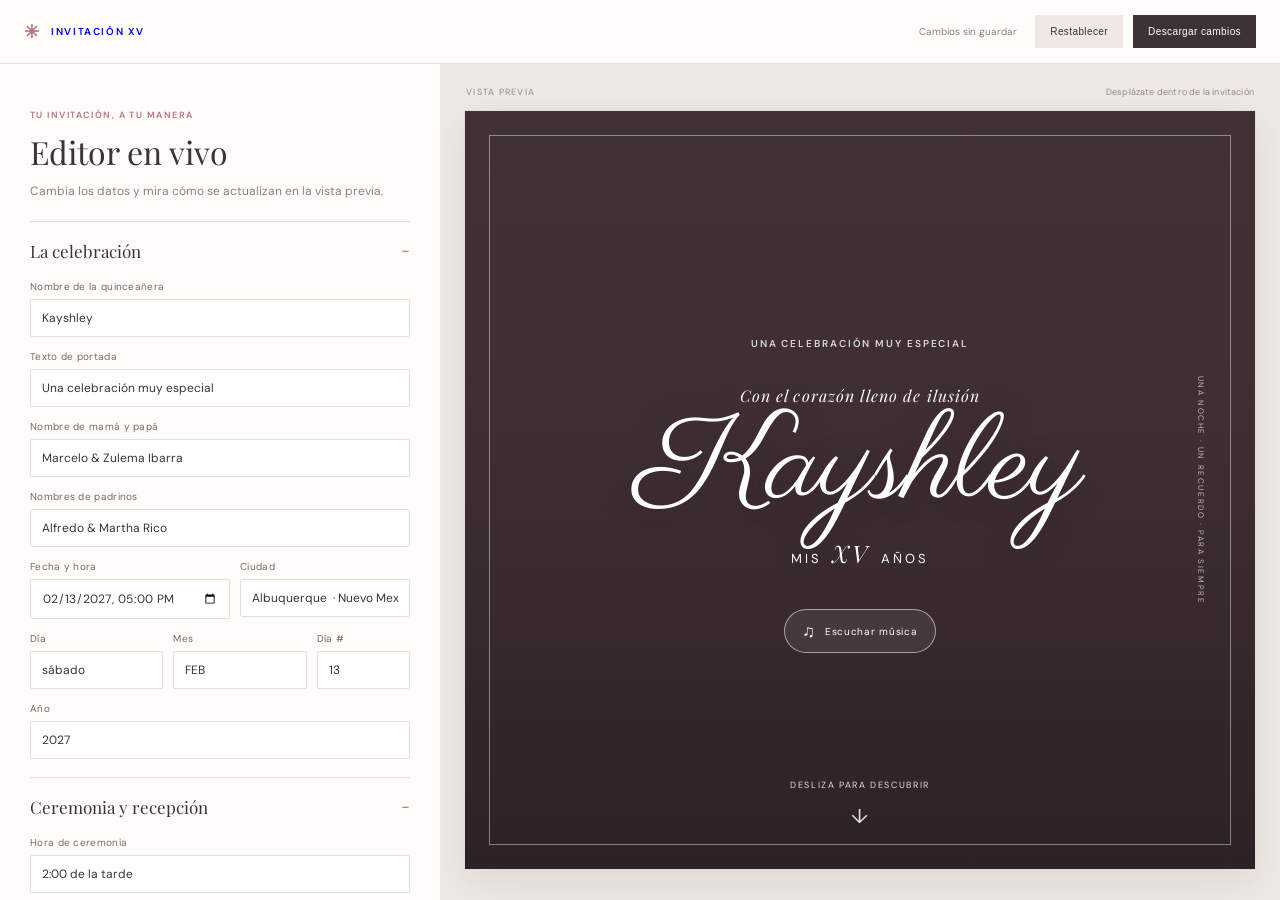
==== editor.html @ df87c395 "Add files via upload" ====
<!doctype html>
<html lang="es">
<head>
  <meta charset="utf-8" />
  <meta name="viewport" content="width=device-width, initial-scale=1" />
  <meta name="theme-color" content="#f8f4f0" />
  <title>Editor de invitación · XV</title>
  <link rel="preconnect" href="https://fonts.googleapis.com" />
  <link rel="preconnect" href="https://fonts.gstatic.com" crossorigin />
  <link href="https://fonts.googleapis.com/css2?family=DM+Sans:wght@400;500;600&family=Playfair+Display:ital,wght@0,400;0,500;1,400&display=swap" rel="stylesheet" />
  <link rel="stylesheet" href="editor.css" />
  <script src="content.js" defer></script>
  <script src="editor.js" defer></script>
</head>
<body>
  <header class="topbar"><a class="brand" href="index.html"><span>✳</span> INVITACIÓN XV</a><div class="top-actions"><span id="save-state">Cambios sin guardar</span><button class="secondary" id="reset">Restablecer</button><button class="primary" id="download">Descargar cambios</button></div></header>
  <main class="editor-layout">
    <aside class="controls">
      <div class="intro"><p class="eyebrow">Tu invitación, a tu manera</p><h1>Editor en vivo</h1><p>Cambia los datos y mira cómo se actualizan en la vista previa.</p></div>
      <details open><summary>La celebración</summary><div class="fields">
        <label>Nombre de la quinceañera<input data-key="name" /></label>
        <label>Texto de portada<input data-key="occasion" /></label>
        <label>Nombre de mamá y papá<input data-key="parents" /></label>
        <label>Nombres de padrinos<input data-key="godparents" /></label>
        <div class="field-row"><label>Fecha y hora<input data-key="date" type="datetime-local" /></label><label>Ciudad<input data-key="city" /></label></div>
        <div class="field-row three"><label>Día<input data-key="dateDay" /></label><label>Mes<input data-key="dateMonth" /></label><label>Día #<input data-key="dateNumber" /></label></div>
        <label>Año<input data-key="dateYear" /></label>
      </div></details>
      <details open><summary>Ceremonia y recepción</summary><div class="fields">
        <label>Hora de ceremonia<input data-key="ceremonyTime" /></label><label>Iglesia y dirección<input data-key="ceremonyPlace" /></label><label>Enlace del mapa de ceremonia<input data-key="ceremonyMap" type="url" /></label>
        <label>Hora de recepción<input data-key="receptionTime" /></label><label>Salón y dirección<input data-key="receptionPlace" /></label><label>Enlace del mapa de recepción<input data-key="receptionMap" type="url" /></label>
        <label>Grupo o música<input data-key="musicAct" /></label><label>Nota de música<input data-key="musicNote" /></label>
      </div></details>
      <details><summary>Itinerario y confirmación</summary><div class="fields">
        <label>Itinerario <small>Un momento por línea, en formato: hora | título | detalle</small><textarea id="schedule" rows="5"></textarea></label>
        <label>Confirmar antes del<input data-key="rsvpDeadline" /></label>
      </div></details>
      <details><summary>Fotos y música</summary><div class="fields">
        <label>Fotos <small>Una URL por línea. Usa enlaces directos a tus fotos.</small><textarea id="photos" rows="4"></textarea></label>
        <label>Foto del código de vestimenta<input data-key="dressCodeImage" type="url" /></label>
        <label>Enlace de canción (MP3)<input data-key="musicUrl" type="url" placeholder="Pega un enlace MP3" /></label>
      </div></details>
      <p class="privacy-note">Tu borrador se guarda en este navegador. El botón de descarga genera un <code>content.js</code> actualizado para reemplazar el del proyecto.</p>
    </aside>
    <section class="preview"><div class="preview-heading"><span>VISTA PREVIA</span><span>Desplázate dentro de la invitación</span></div><div class="preview-frame"><iframe id="invitation-preview" title="Vista previa en vivo de la invitación" src="index.html?preview=1"></iframe></div></section>
  </main>
</body>
</html>
---- editor.css ----
:root{--ink:#3b3432;--muted:#8e807d;--rose:#b8737c;--line:#e6ddda;--cream:#f8f4f0;--paper:#fffdfa;--serif:"Playfair Display",Georgia,serif;--sans:"DM Sans",sans-serif}*{box-sizing:border-box}body{margin:0;background:#eee9e5;color:var(--ink);font-family:var(--sans);font-size:13px}.topbar{height:64px;position:sticky;top:0;z-index:5;background:var(--paper);border-bottom:1px solid var(--line);display:flex;align-items:center;justify-content:space-between;padding:0 24px}.brand{font-size:10px;letter-spacing:.16em;text-decoration:none;font-weight:600}.brand span{font-size:18px;color:var(--rose);vertical-align:middle;margin-right:7px}.top-actions{display:flex;align-items:center;gap:10px}.top-actions>span{font-size:10px;color:var(--muted);margin-right:8px}.top-actions button{border:0;padding:11px 15px;font-size:10px;letter-spacing:.04em;cursor:pointer}.primary{background:var(--ink);color:white}.primary:hover{background:var(--rose)}.secondary{background:#f0e8e4;color:var(--ink)}.editor-layout{display:grid;grid-template-columns:minmax(320px,440px) 1fr;min-height:calc(100vh - 64px)}.controls{background:var(--paper);padding:28px 30px 45px;overflow:auto;max-height:calc(100vh - 64px)}.intro{padding:8px 0 20px}.eyebrow{font-size:9px;text-transform:uppercase;letter-spacing:.16em;color:var(--rose);font-weight:600}.intro h1{font:32px var(--serif);font-weight:400;margin:9px 0}.intro>p:last-child{font-size:12px;color:var(--muted);line-height:1.6;margin:0}.controls details{border-top:1px solid var(--line)}.controls details:last-of-type{border-bottom:1px solid var(--line)}.controls summary{cursor:pointer;list-style:none;padding:18px 0;font:17px var(--serif)}.controls summary::-webkit-details-marker{display:none}.controls summary:after{content:"+";float:right;color:var(--rose);font:16px var(--sans)}.controls details[open] summary:after{content:"−"}.fields{padding:0 0 18px;display:grid;gap:13px}.fields label{display:block;color:#766a67;font-size:10px;letter-spacing:.03em}.fields input,.fields textarea{display:block;width:100%;margin-top:6px;background:#fff;border:1px solid var(--line);border-radius:2px;padding:10px 11px;color:var(--ink);font:12px var(--sans);outline:none}.fields input:focus,.fields textarea:focus{border-color:var(--rose);box-shadow:0 0 0 2px #b8737c1c}.fields textarea{resize:vertical;line-height:1.7}.fields small{display:block;color:#a09490;font-size:9px;line-height:1.5;margin-top:5px}.field-row{display:grid;grid-template-columns:1fr 1fr;gap:10px}.field-row.three{grid-template-columns:1fr 1fr .7fr}.privacy-note{font-size:10px;line-height:1.7;color:#938784;margin:23px 0}.privacy-note code{background:#f2edeb;padding:2px 4px}.preview{min-width:0;padding:20px 24px 30px;display:flex;flex-direction:column}.preview-heading{display:flex;justify-content:space-between;color:#958985;font-size:9px;letter-spacing:.14em;padding:2px 2px 12px}.preview-heading span:last-child{letter-spacing:.02em;text-transform:none}.preview-frame{background:#fff;box-shadow:0 12px 35px #41333018;border:1px solid #e4dcd8;flex:1;min-height:720px}.preview-frame iframe{display:block;border:0;width:100%;height:100%;min-height:720px;background:white}@media(max-width:900px){.editor-layout{grid-template-columns:360px 1fr}.controls{padding:24px 20px}.preview{padding:16px}.topbar{padding:0 16px}}@media(max-width:680px){.topbar{height:auto;min-height:60px;align-items:flex-start;padding:12px;gap:10px}.brand{padding-top:9px}.top-actions{gap:6px;flex-wrap:wrap;justify-content:flex-end}.top-actions>span{display:none}.top-actions button{padding:10px 9px;font-size:9px}.editor-layout{display:flex;flex-direction:column}.controls{max-height:none;overflow:visible;padding:20px 18px}.preview{padding:12px;min-height:700px}.preview-frame,.preview-frame iframe{min-height:720px}.preview-heading{font-size:8px}}
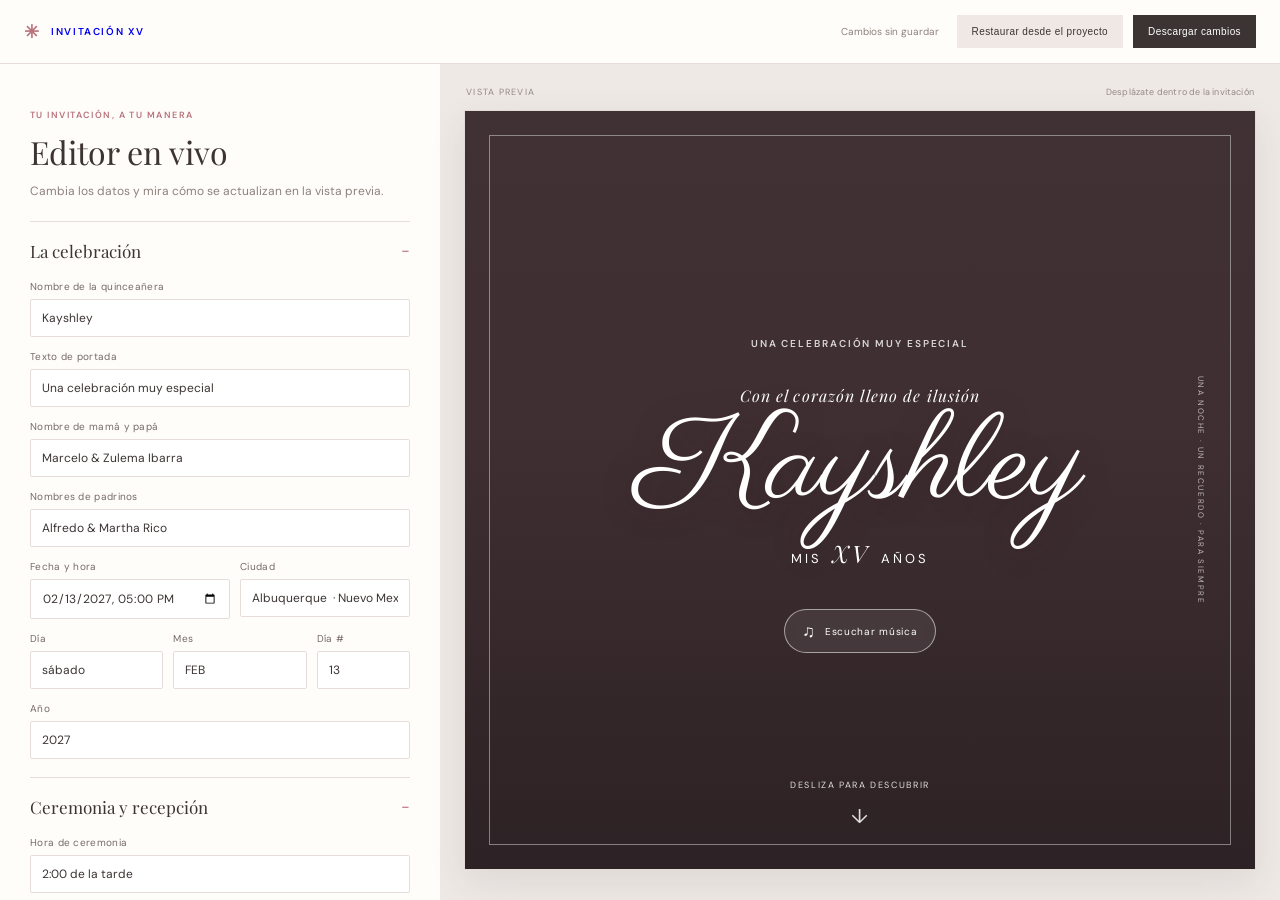
==== commit 39aff16c: "Add files via upload" ====
--- a/editor.html
+++ b/editor.html
@@ -13,7 +13,7 @@
   <script src="editor.js" defer></script>
 </head>
 <body>
-  <header class="topbar"><a class="brand" href="index.html"><span>✳</span> INVITACIÓN XV</a><div class="top-actions"><span id="save-state">Cambios sin guardar</span><button class="secondary" id="reset">Restablecer</button><button class="primary" id="download">Descargar cambios</button></div></header>
+  <header class="topbar"><a class="brand" href="index.html"><span>✳</span> INVITACIÓN XV</a><div class="top-actions"><span id="save-state">Cambios sin guardar</span><button class="secondary" id="reset">Restaurar desde el proyecto</button><button class="primary" id="download">Descargar cambios</button></div></header>
   <main class="editor-layout">
     <aside class="controls">
       <div class="intro"><p class="eyebrow">Tu invitación, a tu manera</p><h1>Editor en vivo</h1><p>Cambia los datos y mira cómo se actualizan en la vista previa.</p></div>
@@ -29,7 +29,6 @@
       <details open><summary>Ceremonia y recepción</summary><div class="fields">
         <label>Hora de ceremonia<input data-key="ceremonyTime" /></label><label>Iglesia y dirección<input data-key="ceremonyPlace" /></label><label>Enlace del mapa de ceremonia<input data-key="ceremonyMap" type="url" /></label>
         <label>Hora de recepción<input data-key="receptionTime" /></label><label>Salón y dirección<input data-key="receptionPlace" /></label><label>Enlace del mapa de recepción<input data-key="receptionMap" type="url" /></label>
-        <label>Grupo o música<input data-key="musicAct" /></label><label>Nota de música<input data-key="musicNote" /></label>
       </div></details>
       <details><summary>Itinerario y confirmación</summary><div class="fields">
         <label>Itinerario <small>Un momento por línea, en formato: hora | título | detalle</small><textarea id="schedule" rows="5"></textarea></label>
@@ -37,7 +36,6 @@
       </div></details>
       <details><summary>Fotos y música</summary><div class="fields">
         <label>Fotos <small>Una URL por línea. Usa enlaces directos a tus fotos.</small><textarea id="photos" rows="4"></textarea></label>
-        <label>Foto del código de vestimenta<input data-key="dressCodeImage" type="url" /></label>
         <label>Enlace de canción (MP3)<input data-key="musicUrl" type="url" placeholder="Pega un enlace MP3" /></label>
       </div></details>
       <p class="privacy-note">Tu borrador se guarda en este navegador. El botón de descarga genera un <code>content.js</code> actualizado para reemplazar el del proyecto.</p>
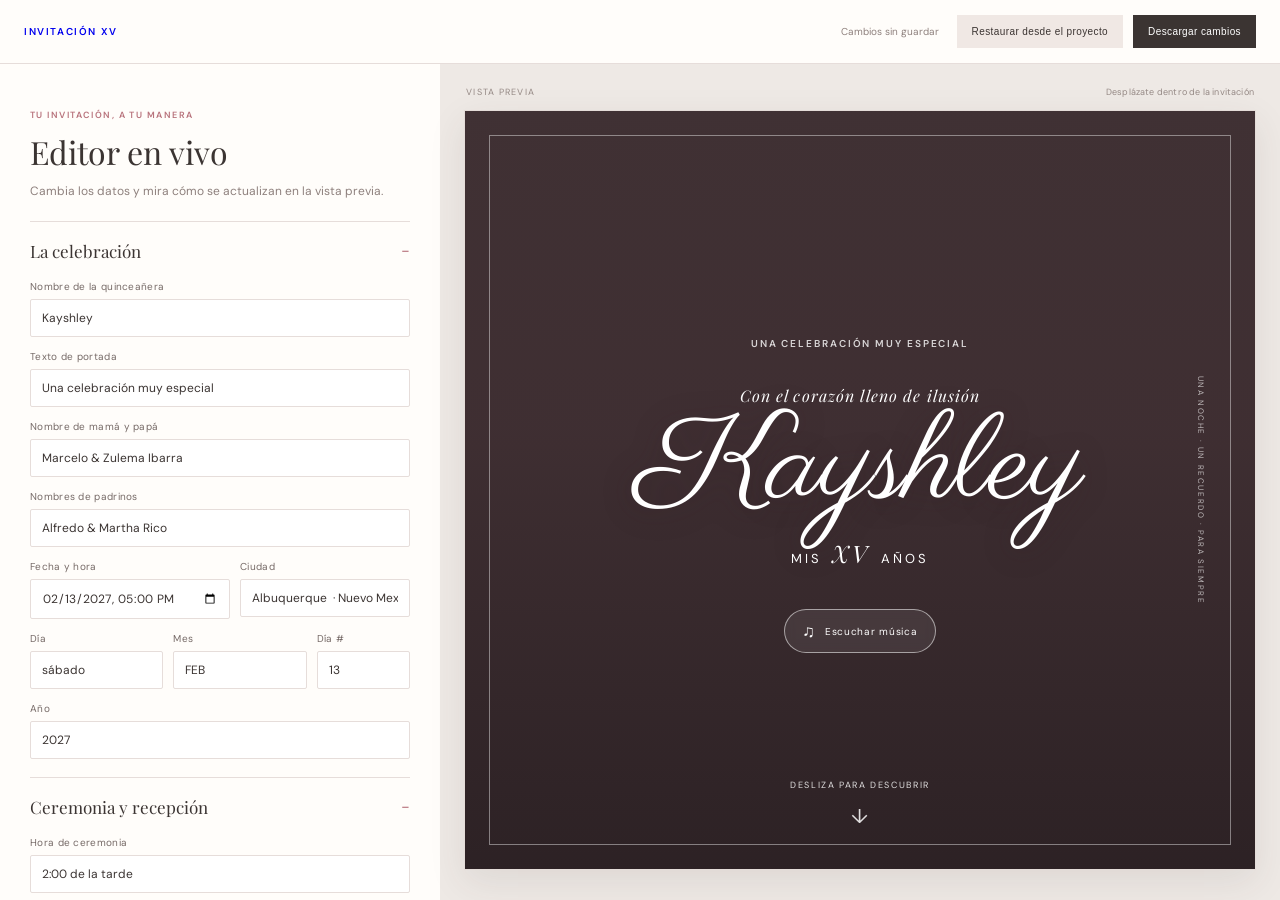
==== commit efd0f3ef: "Add files via upload" ====
--- a/editor.html
+++ b/editor.html
@@ -13,7 +13,7 @@
   <script src="editor.js" defer></script>
 </head>
 <body>
-  <header class="topbar"><a class="brand" href="index.html"><span>✳</span> INVITACIÓN XV</a><div class="top-actions"><span id="save-state">Cambios sin guardar</span><button class="secondary" id="reset">Restaurar desde el proyecto</button><button class="primary" id="download">Descargar cambios</button></div></header>
+  <header class="topbar"><a class="brand" href="index.html">INVITACIÓN XV</a><div class="top-actions"><span id="save-state">Cambios sin guardar</span><button class="secondary" id="reset">Restaurar desde el proyecto</button><button class="primary" id="download">Descargar cambios</button></div></header>
   <main class="editor-layout">
     <aside class="controls">
       <div class="intro"><p class="eyebrow">Tu invitación, a tu manera</p><h1>Editor en vivo</h1><p>Cambia los datos y mira cómo se actualizan en la vista previa.</p></div>
@@ -33,6 +33,7 @@
       <details><summary>Itinerario y confirmación</summary><div class="fields">
         <label>Itinerario <small>Un momento por línea, en formato: hora | título | detalle</small><textarea id="schedule" rows="5"></textarea></label>
         <label>Confirmar antes del<input data-key="rsvpDeadline" /></label>
+        <label>Enlace del formulario de Google<input data-key="googleFormUrl" type="url" /></label>
       </div></details>
       <details><summary>Fotos y música</summary><div class="fields">
         <label>Fotos <small>Una URL por línea. Usa enlaces directos a tus fotos.</small><textarea id="photos" rows="4"></textarea></label>
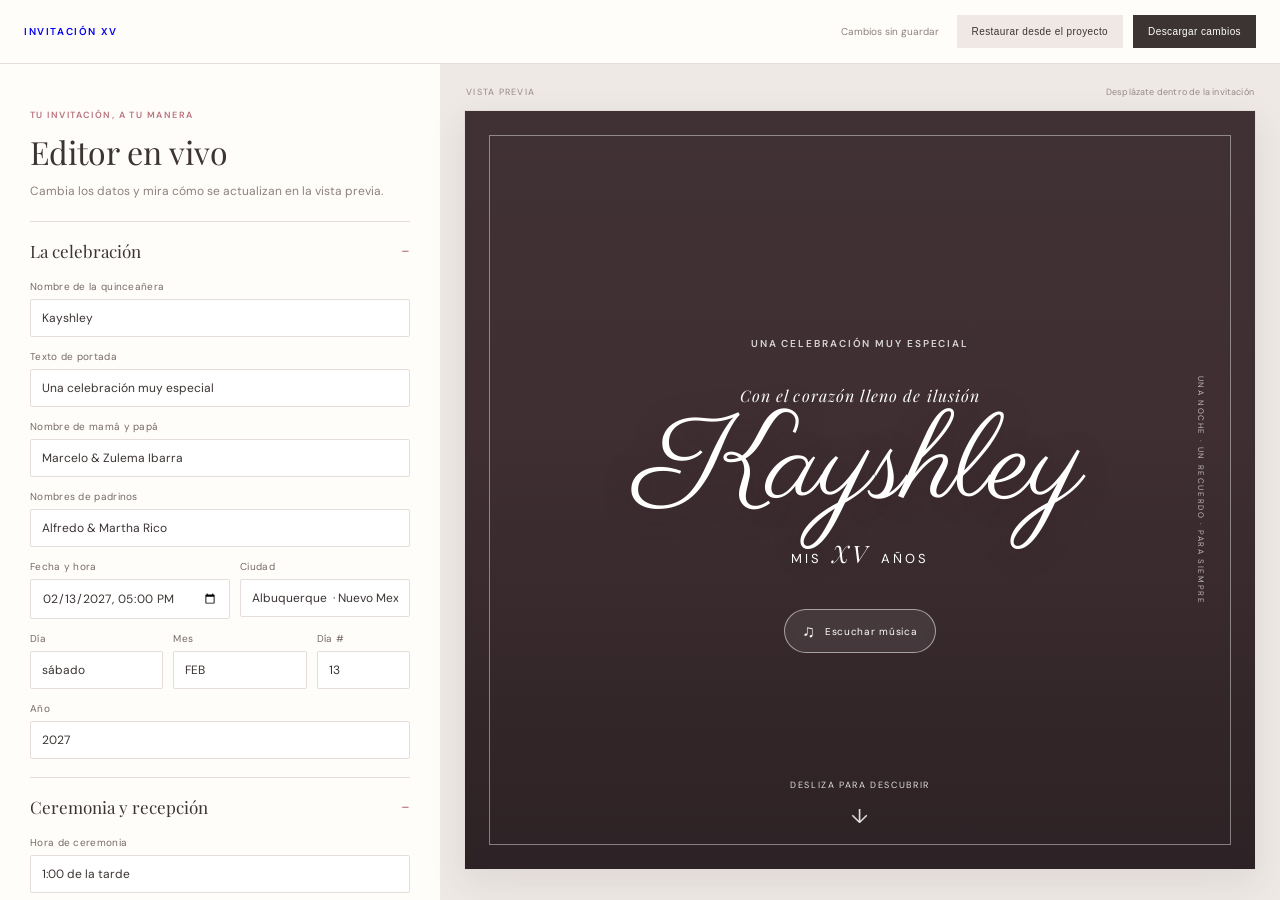
==== commit e850b075: "Add files via upload" ====
--- a/editor.html
+++ b/editor.html
@@ -37,6 +37,13 @@
       </div></details>
       <details><summary>Fotos y música</summary><div class="fields">
         <label>Fotos <small>Una URL por línea. Usa enlaces directos a tus fotos.</small><textarea id="photos" rows="4"></textarea></label>
+        <label>Fotos del panel de fecha <small>Una ruta o URL por línea. Se mostrarán como slideshow.</small><textarea id="date-slides" rows="3"></textarea></label>
+        <div class="photo-position-group"><strong>Encuadre de cada foto</strong><small>Arrastra los controles y mira el recorte en la vista previa.</small>
+          <div class="photo-area"><span>Portada</span><label>Horizontal <input type="range" min="0" max="100" value="50" data-position="hero-x"><output data-position-value="hero-x">50%</output></label><label>Vertical <input type="range" min="0" max="100" value="42" data-position="hero-y"><output data-position-value="hero-y">42%</output></label></div>
+          <div class="photo-area"><span>Fecha</span><label>Horizontal <input type="range" min="0" max="100" value="50" data-position="date-x"><output data-position-value="date-x">50%</output></label><label>Vertical <input type="range" min="0" max="100" value="46" data-position="date-y"><output data-position-value="date-y">46%</output></label></div>
+          <div class="photo-area"><span>Itinerario</span><label>Horizontal <input type="range" min="0" max="100" value="50" data-position="schedule-x"><output data-position-value="schedule-x">50%</output></label><label>Vertical <input type="range" min="0" max="100" value="50" data-position="schedule-y"><output data-position-value="schedule-y">50%</output></label></div>
+          <div class="photo-area"><span>Confirmación</span><label>Horizontal <input type="range" min="0" max="100" value="50" data-position="rsvp-x"><output data-position-value="rsvp-x">50%</output></label><label>Vertical <input type="range" min="0" max="100" value="54" data-position="rsvp-y"><output data-position-value="rsvp-y">54%</output></label></div>
+        </div>
         <label>Enlace de canción (MP3)<input data-key="musicUrl" type="url" placeholder="Pega un enlace MP3" /></label>
       </div></details>
       <p class="privacy-note">Tu borrador se guarda en este navegador. El botón de descarga genera un <code>content.js</code> actualizado para reemplazar el del proyecto.</p>
--- a/editor.css
+++ b/editor.css
@@ -1 +1,3 @@
 :root{--ink:#3b3432;--muted:#8e807d;--rose:#b8737c;--line:#e6ddda;--cream:#f8f4f0;--paper:#fffdfa;--serif:"Playfair Display",Georgia,serif;--sans:"DM Sans",sans-serif}*{box-sizing:border-box}body{margin:0;background:#eee9e5;color:var(--ink);font-family:var(--sans);font-size:13px}.topbar{height:64px;position:sticky;top:0;z-index:5;background:var(--paper);border-bottom:1px solid var(--line);display:flex;align-items:center;justify-content:space-between;padding:0 24px}.brand{font-size:10px;letter-spacing:.16em;text-decoration:none;font-weight:600}.brand span{font-size:18px;color:var(--rose);vertical-align:middle;margin-right:7px}.top-actions{display:flex;align-items:center;gap:10px}.top-actions>span{font-size:10px;color:var(--muted);margin-right:8px}.top-actions button{border:0;padding:11px 15px;font-size:10px;letter-spacing:.04em;cursor:pointer}.primary{background:var(--ink);color:white}.primary:hover{background:var(--rose)}.secondary{background:#f0e8e4;color:var(--ink)}.editor-layout{display:grid;grid-template-columns:minmax(320px,440px) 1fr;min-height:calc(100vh - 64px)}.controls{background:var(--paper);padding:28px 30px 45px;overflow:auto;max-height:calc(100vh - 64px)}.intro{padding:8px 0 20px}.eyebrow{font-size:9px;text-transform:uppercase;letter-spacing:.16em;color:var(--rose);font-weight:600}.intro h1{font:32px var(--serif);font-weight:400;margin:9px 0}.intro>p:last-child{font-size:12px;color:var(--muted);line-height:1.6;margin:0}.controls details{border-top:1px solid var(--line)}.controls details:last-of-type{border-bottom:1px solid var(--line)}.controls summary{cursor:pointer;list-style:none;padding:18px 0;font:17px var(--serif)}.controls summary::-webkit-details-marker{display:none}.controls summary:after{content:"+";float:right;color:var(--rose);font:16px var(--sans)}.controls details[open] summary:after{content:"−"}.fields{padding:0 0 18px;display:grid;gap:13px}.fields label{display:block;color:#766a67;font-size:10px;letter-spacing:.03em}.fields input,.fields textarea{display:block;width:100%;margin-top:6px;background:#fff;border:1px solid var(--line);border-radius:2px;padding:10px 11px;color:var(--ink);font:12px var(--sans);outline:none}.fields input:focus,.fields textarea:focus{border-color:var(--rose);box-shadow:0 0 0 2px #b8737c1c}.fields textarea{resize:vertical;line-height:1.7}.fields small{display:block;color:#a09490;font-size:9px;line-height:1.5;margin-top:5px}.field-row{display:grid;grid-template-columns:1fr 1fr;gap:10px}.field-row.three{grid-template-columns:1fr 1fr .7fr}.privacy-note{font-size:10px;line-height:1.7;color:#938784;margin:23px 0}.privacy-note code{background:#f2edeb;padding:2px 4px}.preview{min-width:0;padding:20px 24px 30px;display:flex;flex-direction:column}.preview-heading{display:flex;justify-content:space-between;color:#958985;font-size:9px;letter-spacing:.14em;padding:2px 2px 12px}.preview-heading span:last-child{letter-spacing:.02em;text-transform:none}.preview-frame{background:#fff;box-shadow:0 12px 35px #41333018;border:1px solid #e4dcd8;flex:1;min-height:720px}.preview-frame iframe{display:block;border:0;width:100%;height:100%;min-height:720px;background:white}@media(max-width:900px){.editor-layout{grid-template-columns:360px 1fr}.controls{padding:24px 20px}.preview{padding:16px}.topbar{padding:0 16px}}@media(max-width:680px){.topbar{height:auto;min-height:60px;align-items:flex-start;padding:12px;gap:10px}.brand{padding-top:9px}.top-actions{gap:6px;flex-wrap:wrap;justify-content:flex-end}.top-actions>span{display:none}.top-actions button{padding:10px 9px;font-size:9px}.editor-layout{display:flex;flex-direction:column}.controls{max-height:none;overflow:visible;padding:20px 18px}.preview{padding:12px;min-height:700px}.preview-frame,.preview-frame iframe{min-height:720px}.preview-heading{font-size:8px}}
+
+.photo-position-group{border:1px solid var(--line);padding:12px;background:#fcfaf8}.photo-position-group>strong,.photo-position-group>small{display:block}.photo-position-group>strong{font:15px var(--serif);font-weight:400;margin-bottom:4px}.photo-position-group>small{font-size:9px;color:var(--muted);line-height:1.5;margin-bottom:10px}.photo-area{padding:10px 0;border-top:1px solid var(--line)}.photo-area>span{font-size:10px;font-weight:600;color:var(--ink)}.photo-area label{display:grid;grid-template-columns:72px 1fr 34px;align-items:center;gap:8px;margin:8px 0 0;font-size:9px}.photo-area input[type=range]{width:100%;padding:0;margin:0;border:0;box-shadow:none;accent-color:var(--rose)}.photo-area output{font-size:9px;text-align:right;color:var(--muted)}
